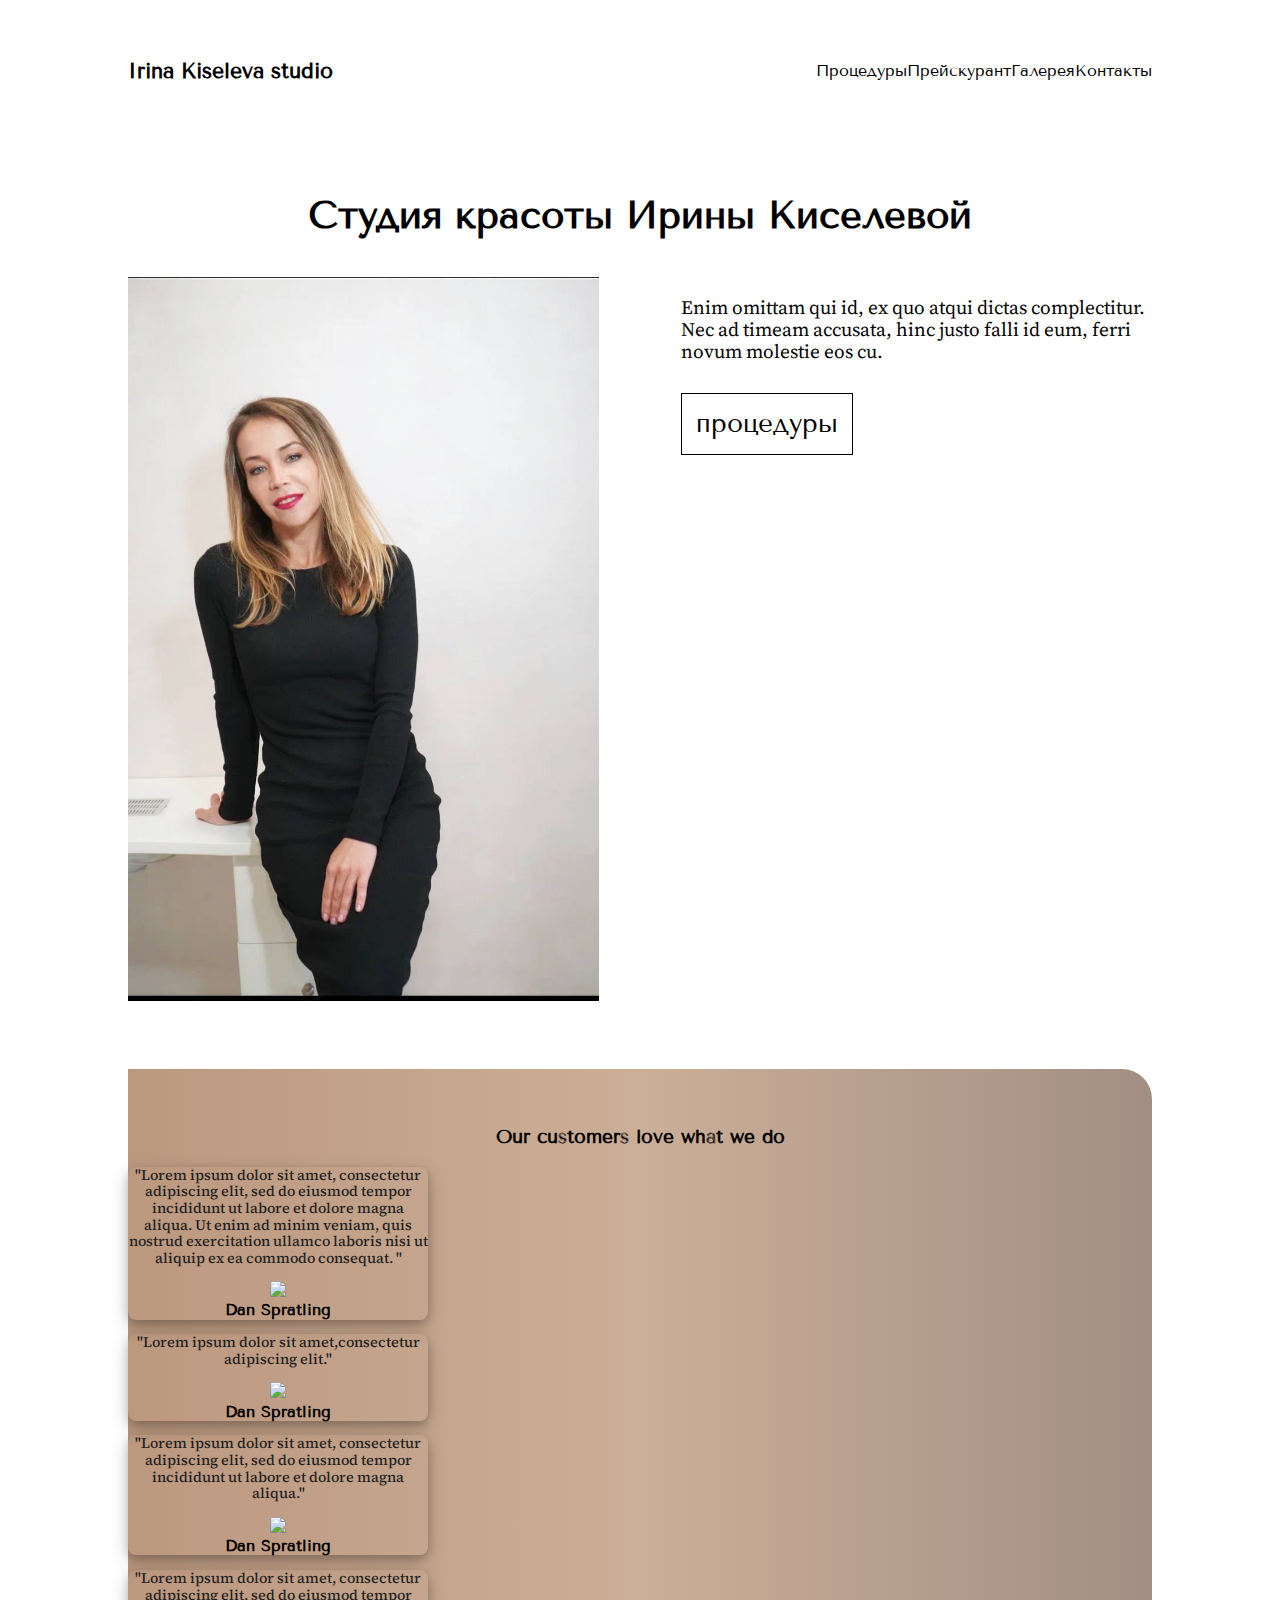
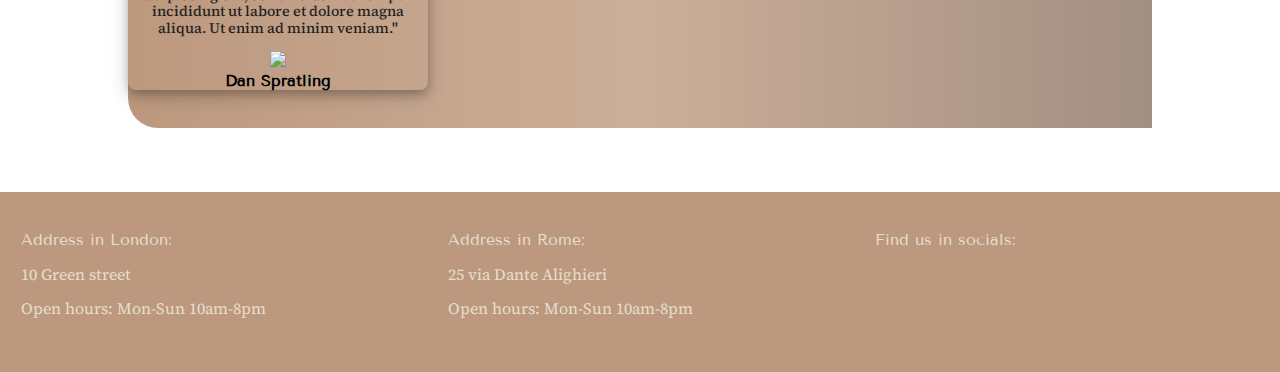
==== index.html @ 3fdda5b6 "Исправила хэдер и еще пару штук" ====
<!DOCTYPE html>
<html lang="en">

<head>
    <meta charset="UTF-8">
    <meta http-equiv="X-UA-Compatible" content="IE=edge">
    <meta name="viewport" content="width=device-width, initial-scale=1.0">
    <link href="https://fonts.googleapis.com/css2?family=Tenor+Sans&display=swap" rel="stylesheet">
    <link href="https://fonts.googleapis.com/css2?family=Source+Serif+Pro&family=Tenor+Sans&display=swap"
        rel="stylesheet">
    <link
        href="https://fonts.googleapis.com/css2?family=Libre+Franklin&family=Source+Serif+Pro&family=Tenor+Sans&display=swap"
        rel="stylesheet">
    <link href="assets/style/stylePageHome/style.css" rel="stylesheet">
    <link href="assets/normalize.css" rel="stylesheet">
    <link rel="stylesheet" href="https://cdn.jsdelivr.net/npm/bootstrap@4.5.3/dist/css/bootstrap.min.css"
        integrity="sha384-TX8t27EcRE3e/ihU7zmQxVncDAy5uIKz4rEkgIXeMed4M0jlfIDPvg6uqKI2xXr2" crossorigin="anonymous">

    <title>Irina Kiseleva Beauty Studio</title>


</head>


<body>
    <header class="header">
        <div class="logo">
            <h3>Irina Kiseleva studio</h3>
        </div>
        <nav class="navbar">
            <a class="nav-link" href="procedures.html">Процедуры</a>
            <a class="nav-link" href="#">Прейскурант</a>
            <a class="nav-link" href="#">Галерея</a>
            <a class="nav-link" href="#">Контакты</a>
        </nav>
    </header>

    <main>
        <h1 class="description_name">Студия красоты Ирины Киселевой</h1>

        <div class="site">
            <div class="img_container">
                <img class="img_irina" src="assets/images/imgHomePage.jpg" alt="Irina Kiseleva beauty studio">
            </div>

            <div class="description">
                <p class="description_text">Enim omittam qui id, ex quo atqui dictas complectitur. Nec ad timeam
                    accusata,
                    hinc justo falli id eum, ferri novum molestie eos cu.</p>
                <a class="description_button" href="procedures.html">Процедуры</a>
            </div>
        </div>

        <div class="comments">
            <h3 class="comments_title">Our customers love what we do</h3>
            <div class="container mt-5">
                <div class="d-flex justify-content-center py-3">
                    <div class="mr-2">
                        <div class="card">
                            <div class="px-2 py-2">
                                <p class="maintxt">"Lorem ipsum dolor sit amet, consectetur adipiscing elit, sed do
                                    eiusmod tempor incididunt ut labore et dolore magna aliqua. Ut enim ad minim veniam,
                                    quis nostrud exercitation ullamco laboris nisi ut aliquip ex ea commodo consequat.
                                    "</p>
                                <div class="d-flex pt-3">
                                    <div><img src="#" width="50" class="rounded-circle">
                                    </div>
                                    <div class="ml-2">
                                        <span class="cust-name">Dan Spratling</span>
                                    </div>
                                </div>
                            </div>
                        </div>
                        <div class="card mt-3">
                            <div class="px-2 py-2">
                                <p class="maintxt">"Lorem ipsum dolor sit amet,consectetur adipiscing elit."</p>
                                <div class="d-flex pt-3">
                                    <div><img src="#" width="50" class="rounded-circle">
                                    </div>
                                    <div class="ml-2">
                                        <span class="cust-name">Dan Spratling</span>
                                    </div>
                                </div>
                            </div>
                        </div>
                    </div>
                    <div class="ml-2">
                        <div class="card">
                            <div class="px-2 py-2">
                                <p class="maintxt">"Lorem ipsum dolor sit amet, consectetur adipiscing elit, sed do
                                    eiusmod tempor incididunt ut labore et dolore magna aliqua."</p>
                                <div class="d-flex pt-3">
                                    <div><img src="#" width="50" class="rounded-circle">
                                    </div>
                                    <div class="ml-2">
                                        <span class="cust-name">Dan Spratling</span>
                                    </div>
                                </div>
                            </div>
                        </div>
                        <div class="card mt-3">
                            <div class="px-2 py-2">
                                <p class="maintxt">"Lorem ipsum dolor sit amet, consectetur adipiscing elit, sed do
                                    eiusmod tempor incididunt ut labore et dolore magna aliqua. Ut enim ad minim
                                    veniam."</p>
                                <div class="d-flex pt-3">
                                    <div><img src="#" width="50" class="rounded-circle">
                                    </div>
                                    <div class="ml-2">
                                        <span class="cust-name">Dan Spratling</span>
                                    </div>
                                </div>
                            </div>
                        </div>
                    </div>
                </div>
            </div>
        </div>
    </main>
    <footer class="footer">
        <div class="footer_container1">Address in London: <p> 10 Green street </p>
            <p>Open hours: Mon-Sun 10am-8pm</p>
        </div>
        <div class="footer_container2">Address in Rome: <p> 25 via Dante Alighieri</p>
            <p>Open hours: Mon-Sun 10am-8pm</p>
        </div>
        <div class="footer_container3">Find us in socials:</div>
    </footer>



    <script src="https://code.jquery.com/jquery-3.5.1.slim.min.js"
        integrity="sha384-DfXdz2htPH0lsSSs5nCTpuj/zy4C+OGpamoFVy38MVBnE+IbbVYUew+OrCXaRkfj"
        crossorigin="anonymous"></script>
    <script src="https://cdn.jsdelivr.net/npm/bootstrap@4.5.3/dist/js/bootstrap.bundle.min.js"
        integrity="sha384-ho+j7jyWK8fNQe+A12Hb8AhRq26LrZ/JpcUGGOn+Y7RsweNrtN/tE3MoK7ZeZDyx"
        crossorigin="anonymous"></script>
</body>

</html>
---- assets/style/stylePageHome/style.css ----
* {
    box-sizing: border-box;
}

.header {
    width: 100%;
    display: flex;
    justify-content: space-between;
    align-items: center;
    padding: 3% 10% 5% 10%;
}

.logo {
    font-family: Tenor Sans, sans-serif;
    font-size: 18px;
    font-weight: lighter;
}

.navbar {
    float: right;
}

.navbar a {
    float: left;
    font-size: 16px;
    color: rgb(0, 0, 0);
    text-align: center;
    text-decoration: none;
}


h1 {
    font-family: Tenor Sans, sans-serif;
}

p {
    font-family: Source Serif Pro;
}

a {
    font-family: Tenor Sans, sans-serif;
    text-decoration: none;
}


.site {
    display: grid;
    grid-template-columns: 1fr 1fr;
    gap: 8%;
    margin: auto 10% 5% 10%;
}

.description_name {
    margin-bottom: 3%;
    font-size: 3vw;
    text-align: center;
}

.img_irina {
    max-width: 100%;
}

.description_text {
    margin-bottom: 10%;
    font-size: 1.5vw;

}

.description_button {
    border: 1px solid rgba(0, 0, 0, 1);
    color: rgba(0, 0, 0, 1);
    padding: 3%;
    text-transform: lowercase;
    font-size: 2vw;
}

.description_button:hover {
    text-decoration: none;
}

.comments {
    width: 80%;
    padding: 3% 0;
    margin: 5% 10%;
    background: linear-gradient(90deg, rgb(188, 152, 126), rgb(169, 121, 83, 0.6), rgb(100, 68, 49, 0.6));
    border-radius: 0 30px;
    text-align: center;
}

.comments_title {
    font-family: Tenor Sans, sans-serif;
}

.card {
    width: 300px;
    box-shadow: 0 4px 8px 0 rgba(0, 0, 0, 0.2), 0 6px 20px 0 rgba(0, 0, 0, 0.19);
    border-radius: 8px;
}

.maintxt {
    color: #1f1f1f;
    font-weight: 500;
    font-size: 14.5px;
}

.cust-name {
    color: #000;
    font-size: 16px;
    font-weight: bold;
    font-family: Tenor Sans, sans-serif;
}

.footer {
    width: 100%;
    height: 20vh;
    background-color: rgba(188, 152, 126);
    display: flex;
    justify-content: space-around;
}

.footer_container1,
.footer_container2,
.footer_container3 {
    width: 30vw;
    height: 20vh;
    font-family: Tenor Sans, sans-serif;
    text-decoration: none;
    font-size: 1em;
    color: rgb(231, 223, 205);
    padding-top: 3%;
}
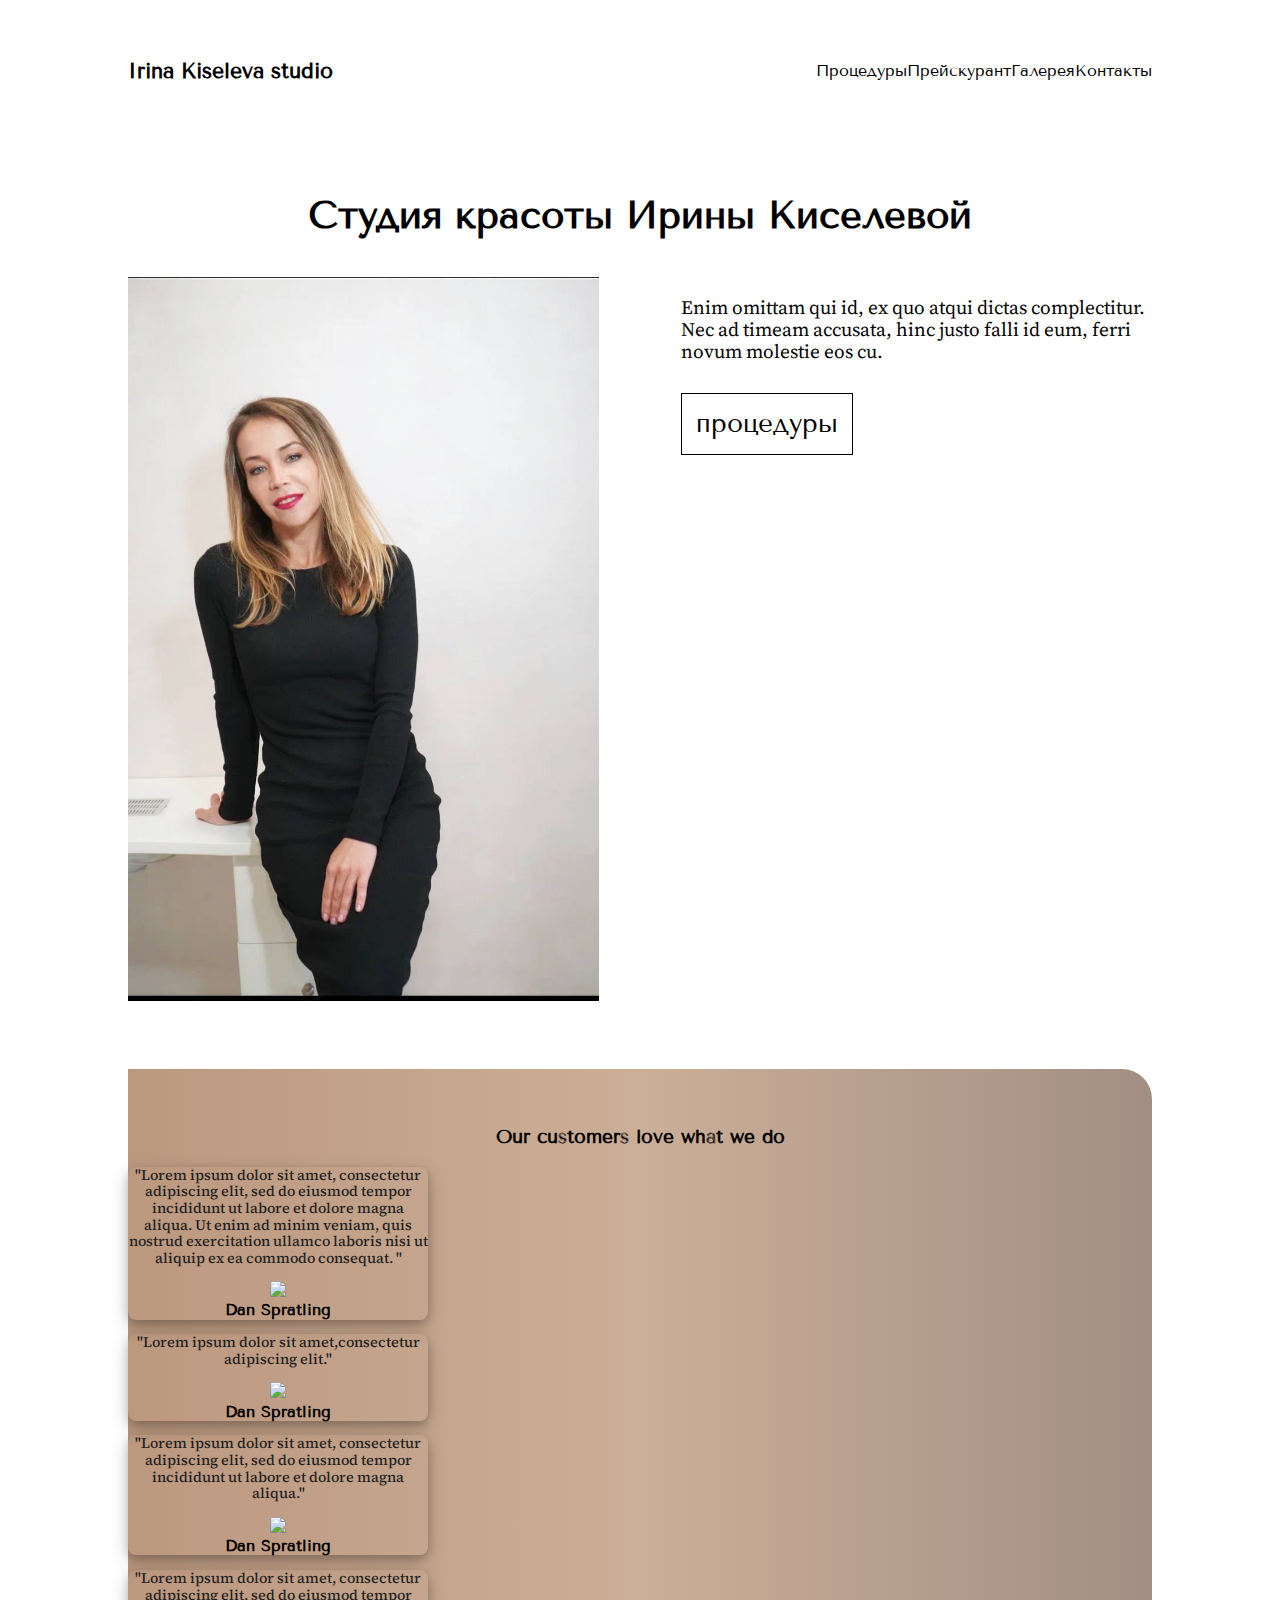
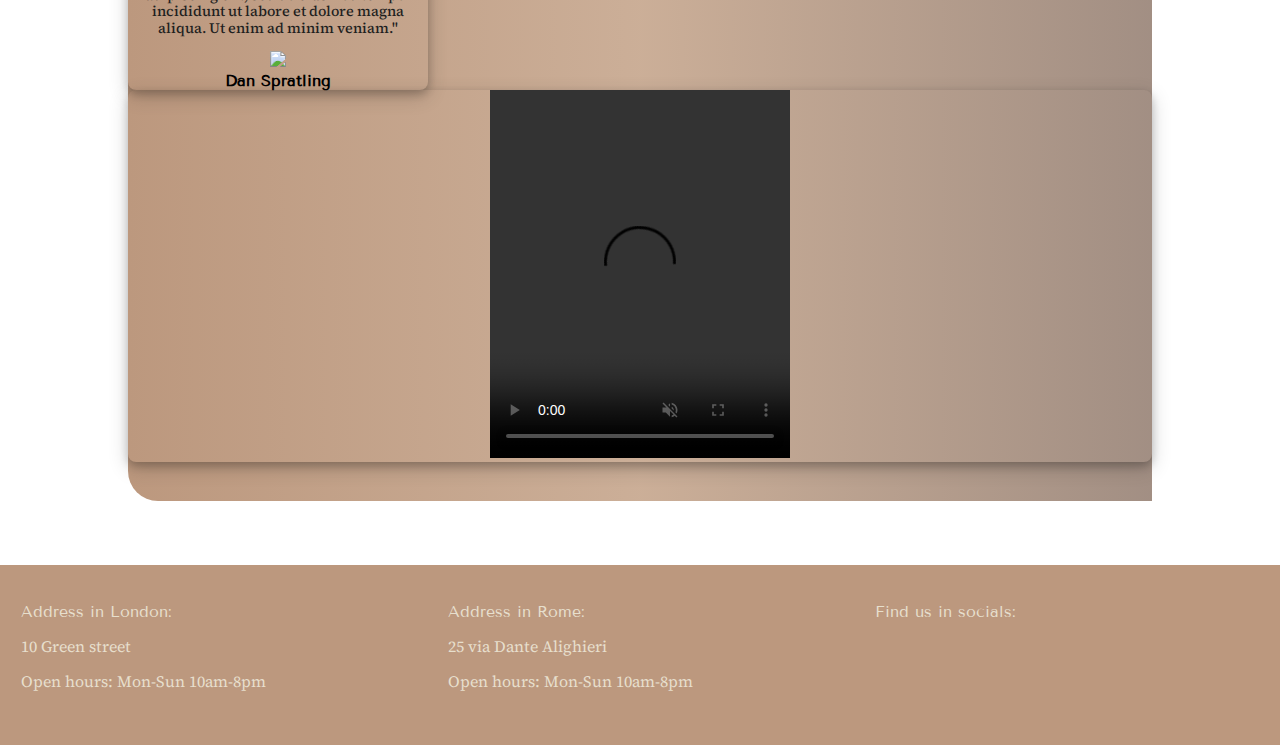
==== commit 6f772998: "добавлен видео-отзыв" ====
--- a/index.html
+++ b/index.html
@@ -47,7 +47,7 @@
                 <p class="description_text">Enim omittam qui id, ex quo atqui dictas complectitur. Nec ad timeam
                     accusata,
                     hinc justo falli id eum, ferri novum molestie eos cu.</p>
-                <a class="description_button" href="procedures.html">Процедуры</a>
+                <a class="description_button" href="#">Процедуры</a>
             </div>
         </div>
 
@@ -59,8 +59,10 @@
                         <div class="card">
                             <div class="px-2 py-2">
                                 <p class="maintxt">"Lorem ipsum dolor sit amet, consectetur adipiscing elit, sed do
-                                    eiusmod tempor incididunt ut labore et dolore magna aliqua. Ut enim ad minim veniam,
-                                    quis nostrud exercitation ullamco laboris nisi ut aliquip ex ea commodo consequat.
+                                    eiusmod tempor incididunt ut labore et dolore magna aliqua. Ut enim ad minim
+                                    veniam,
+                                    quis nostrud exercitation ullamco laboris nisi ut aliquip ex ea commodo
+                                    consequat.
                                     "</p>
                                 <div class="d-flex pt-3">
                                     <div><img src="#" width="50" class="rounded-circle">
@@ -113,8 +115,20 @@
                             </div>
                         </div>
                     </div>
+                    <div class="ml-3">
+                        <div class="card video_comment">
+                            <div class="px-2 py-2">
+                                <div class="embed-responsive-item">
+                                    <video class="video_comment_1" src="assets/images/comment-1.MOV" controls autoplay
+                                        muted></video>
+                                </div>
+                            </div>
+                        </div>
+                    </div>
                 </div>
             </div>
+        </div>
+        </div>
         </div>
     </main>
     <footer class="footer">
--- a/assets/style/stylePageHome/style.css
+++ b/assets/style/stylePageHome/style.css
@@ -28,6 +28,9 @@
     text-decoration: none;
 }
 
+.navbar a:hover {
+    color: rgba(188, 152, 126);
+}
 
 h1 {
     font-family: Tenor Sans, sans-serif;
@@ -74,10 +77,6 @@
     font-size: 2vw;
 }
 
-.description_button:hover {
-    text-decoration: none;
-}
-
 .comments {
     width: 80%;
     padding: 3% 0;
@@ -110,6 +109,15 @@
     font-family: Tenor Sans, sans-serif;
 }
 
+.video_comment {
+    height: auto;
+    width: auto;
+}
+
+.video_comment_1 {
+    height: 23em;
+}
+
 .footer {
     width: 100%;
     height: 20vh;
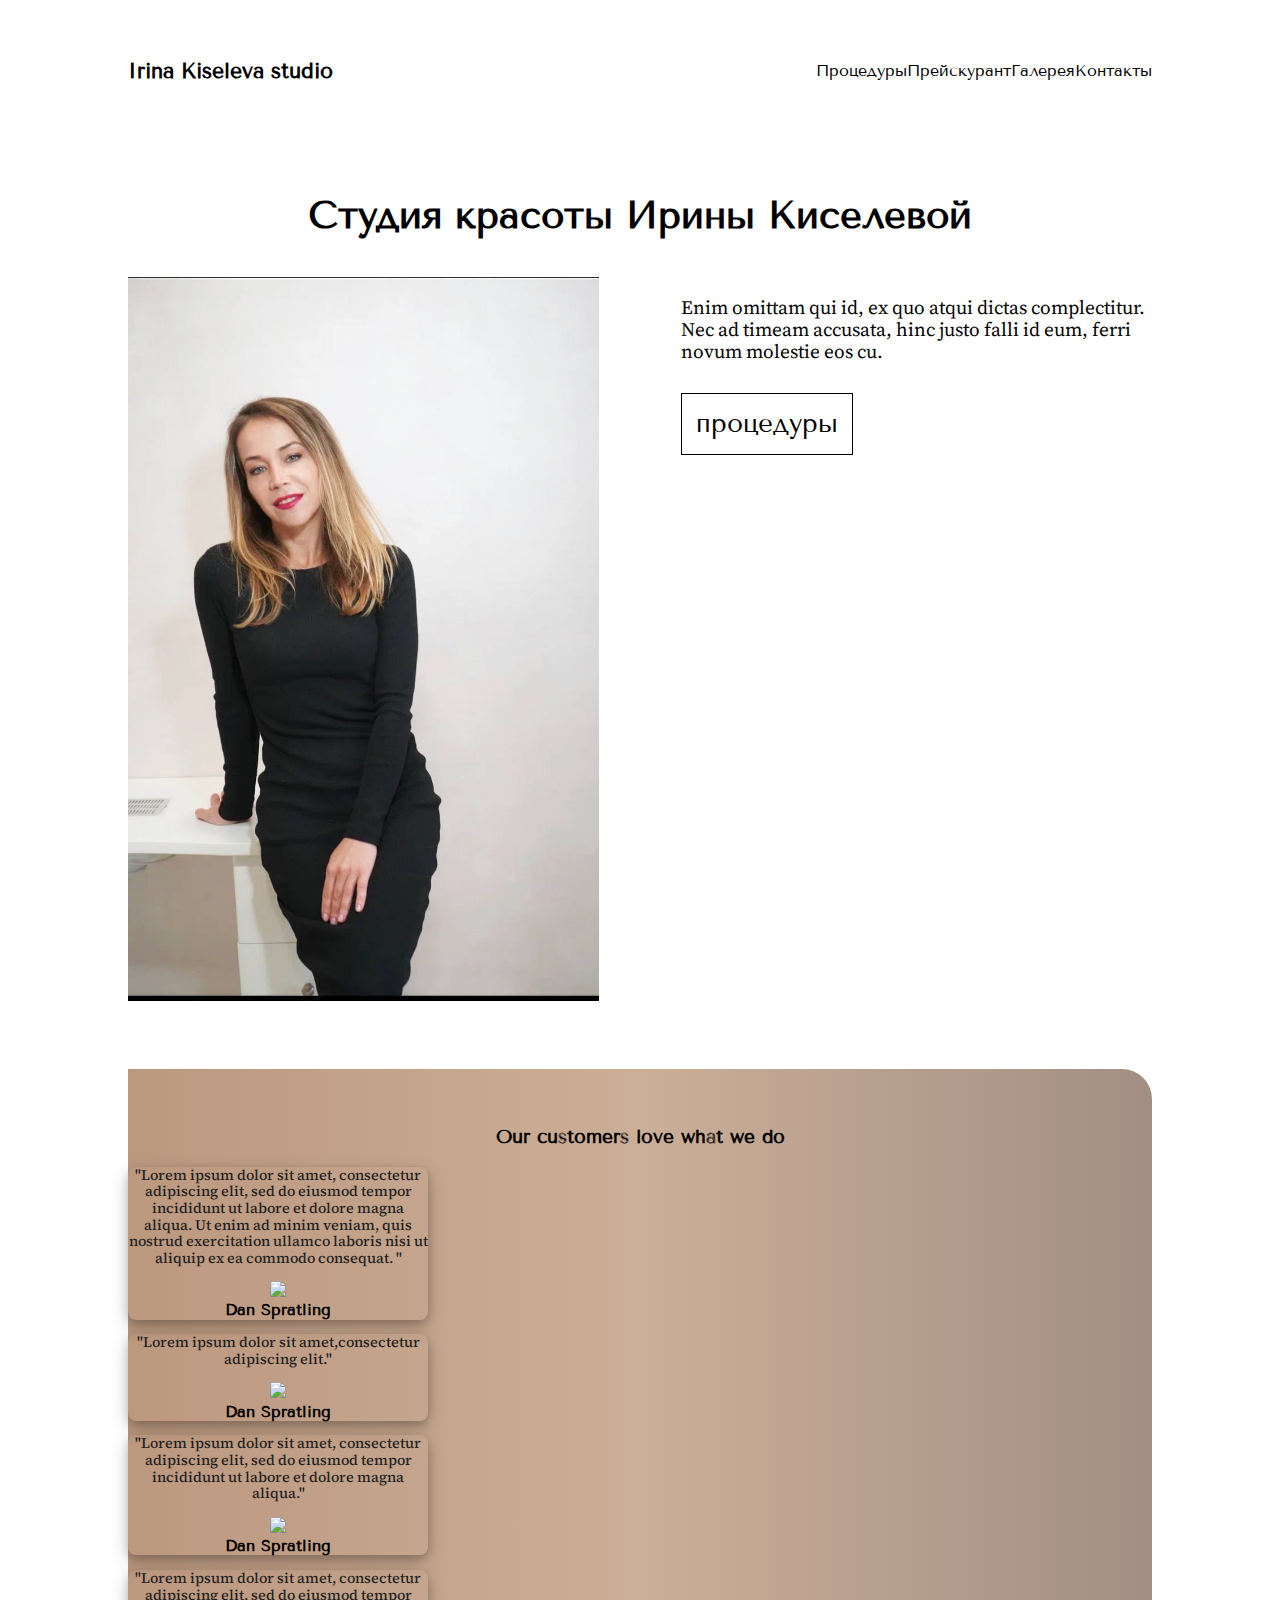
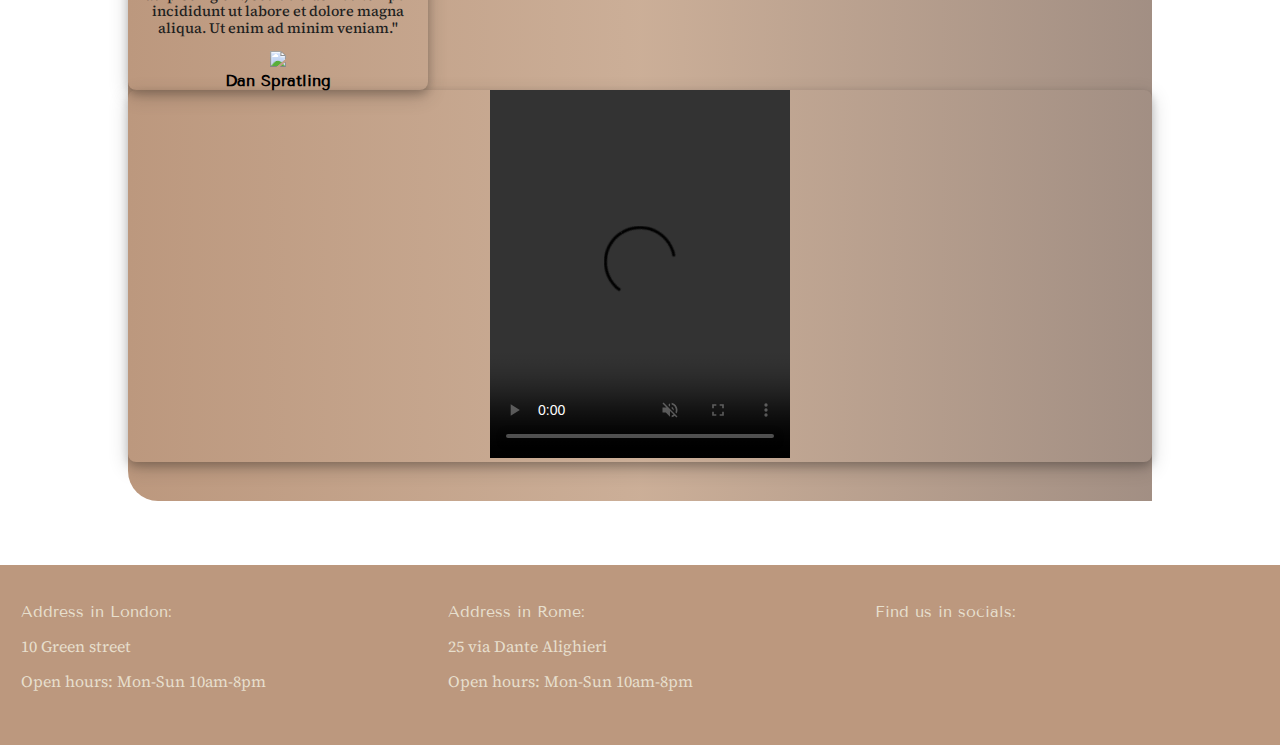
==== commit 15d5db19: "Merge pull request #6 from elena-kundera/sveta" ====
--- a/index.html
+++ b/index.html
@@ -31,7 +31,7 @@
             <a class="nav-link" href="procedures.html">Процедуры</a>
             <a class="nav-link" href="#">Прейскурант</a>
             <a class="nav-link" href="#">Галерея</a>
-            <a class="nav-link" href="#">Контакты</a>
+            <a class="nav-link" href="contacts.html">Контакты</a>
         </nav>
     </header>
 
@@ -47,7 +47,7 @@
                 <p class="description_text">Enim omittam qui id, ex quo atqui dictas complectitur. Nec ad timeam
                     accusata,
                     hinc justo falli id eum, ferri novum molestie eos cu.</p>
-                <a class="description_button" href="#">Процедуры</a>
+                <a class="description_button" href="procedures.html">Процедуры</a>
             </div>
         </div>
 
--- a/assets/style/stylePageHome/style.css
+++ b/assets/style/stylePageHome/style.css
@@ -77,6 +77,10 @@
     font-size: 2vw;
 }
 
+.description_button:hover {
+    text-decoration: none;
+}
+
 .comments {
     width: 80%;
     padding: 3% 0;
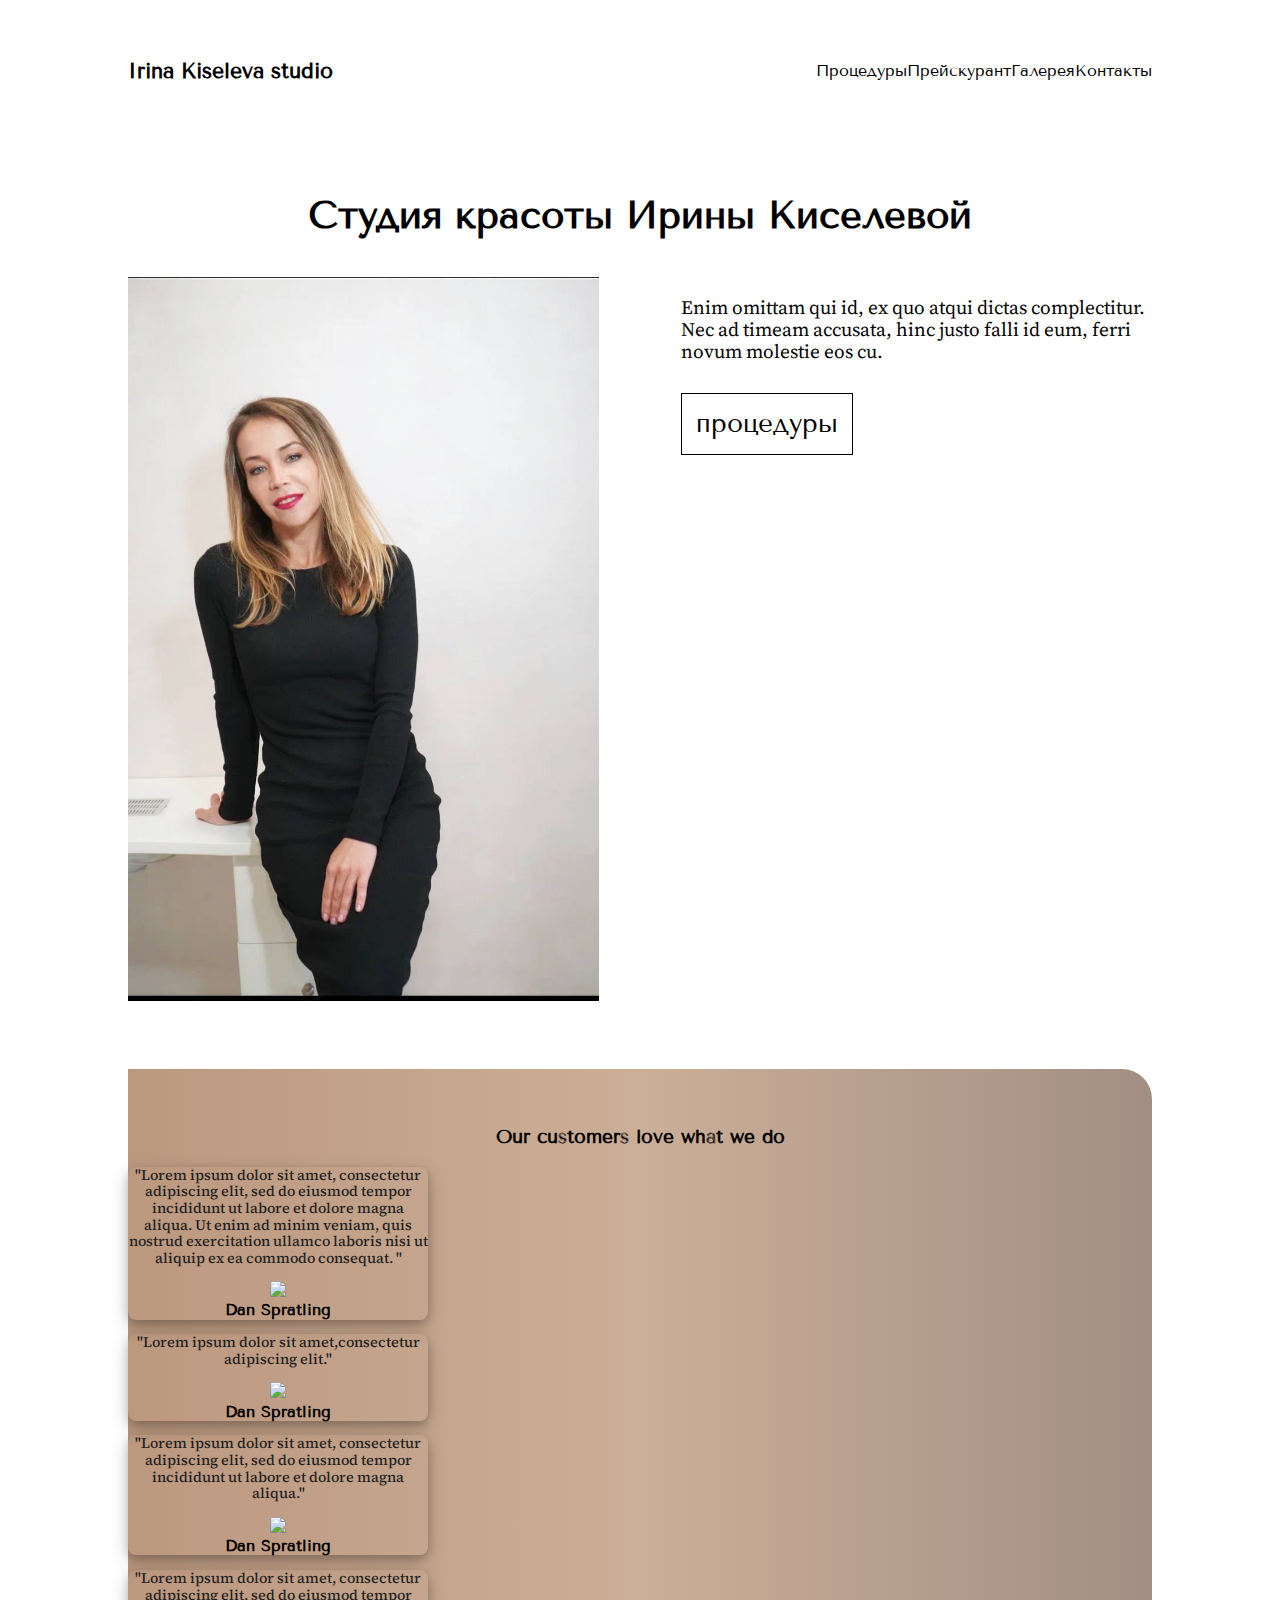
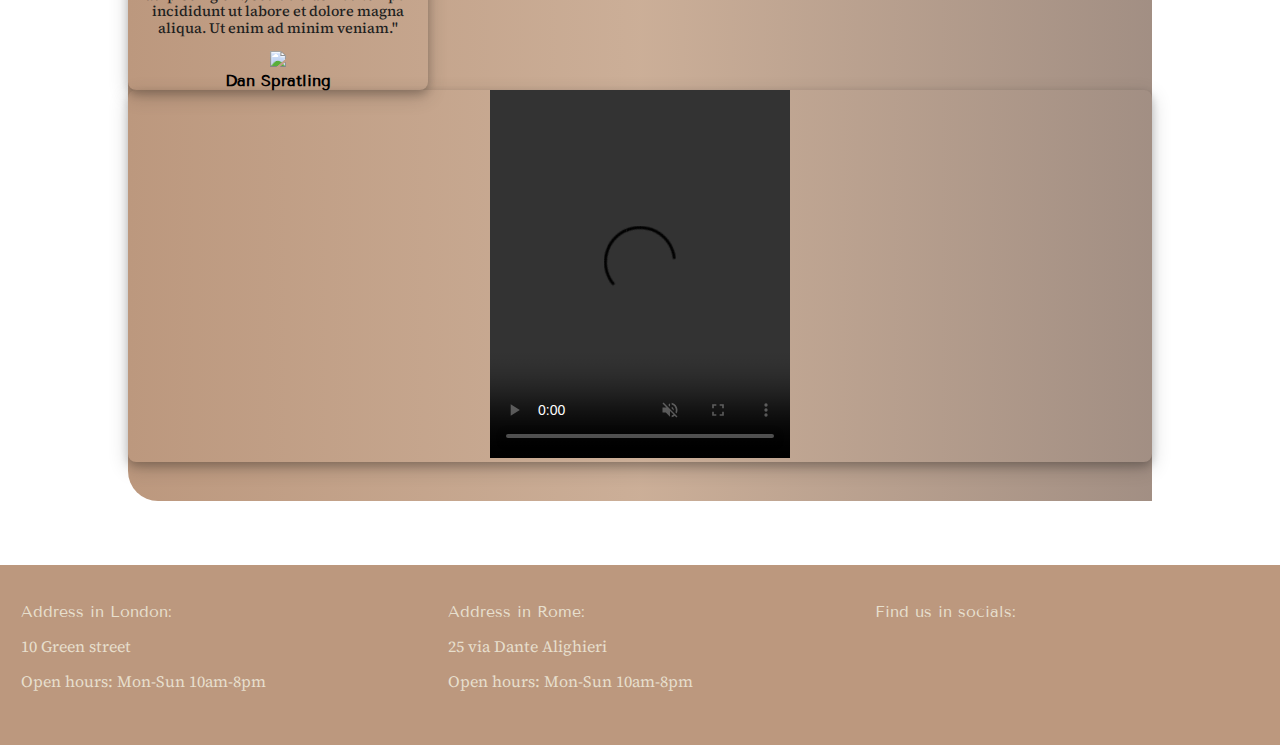
==== commit 21198118: "добавила ссылку на галерею" ====
--- a/index.html
+++ b/index.html
@@ -30,7 +30,7 @@
         <nav class="navbar">
             <a class="nav-link" href="procedures.html">Процедуры</a>
             <a class="nav-link" href="#">Прейскурант</a>
-            <a class="nav-link" href="#">Галерея</a>
+            <a class="nav-link" href="gallery.html">Галерея</a>
             <a class="nav-link" href="contacts.html">Контакты</a>
         </nav>
     </header>
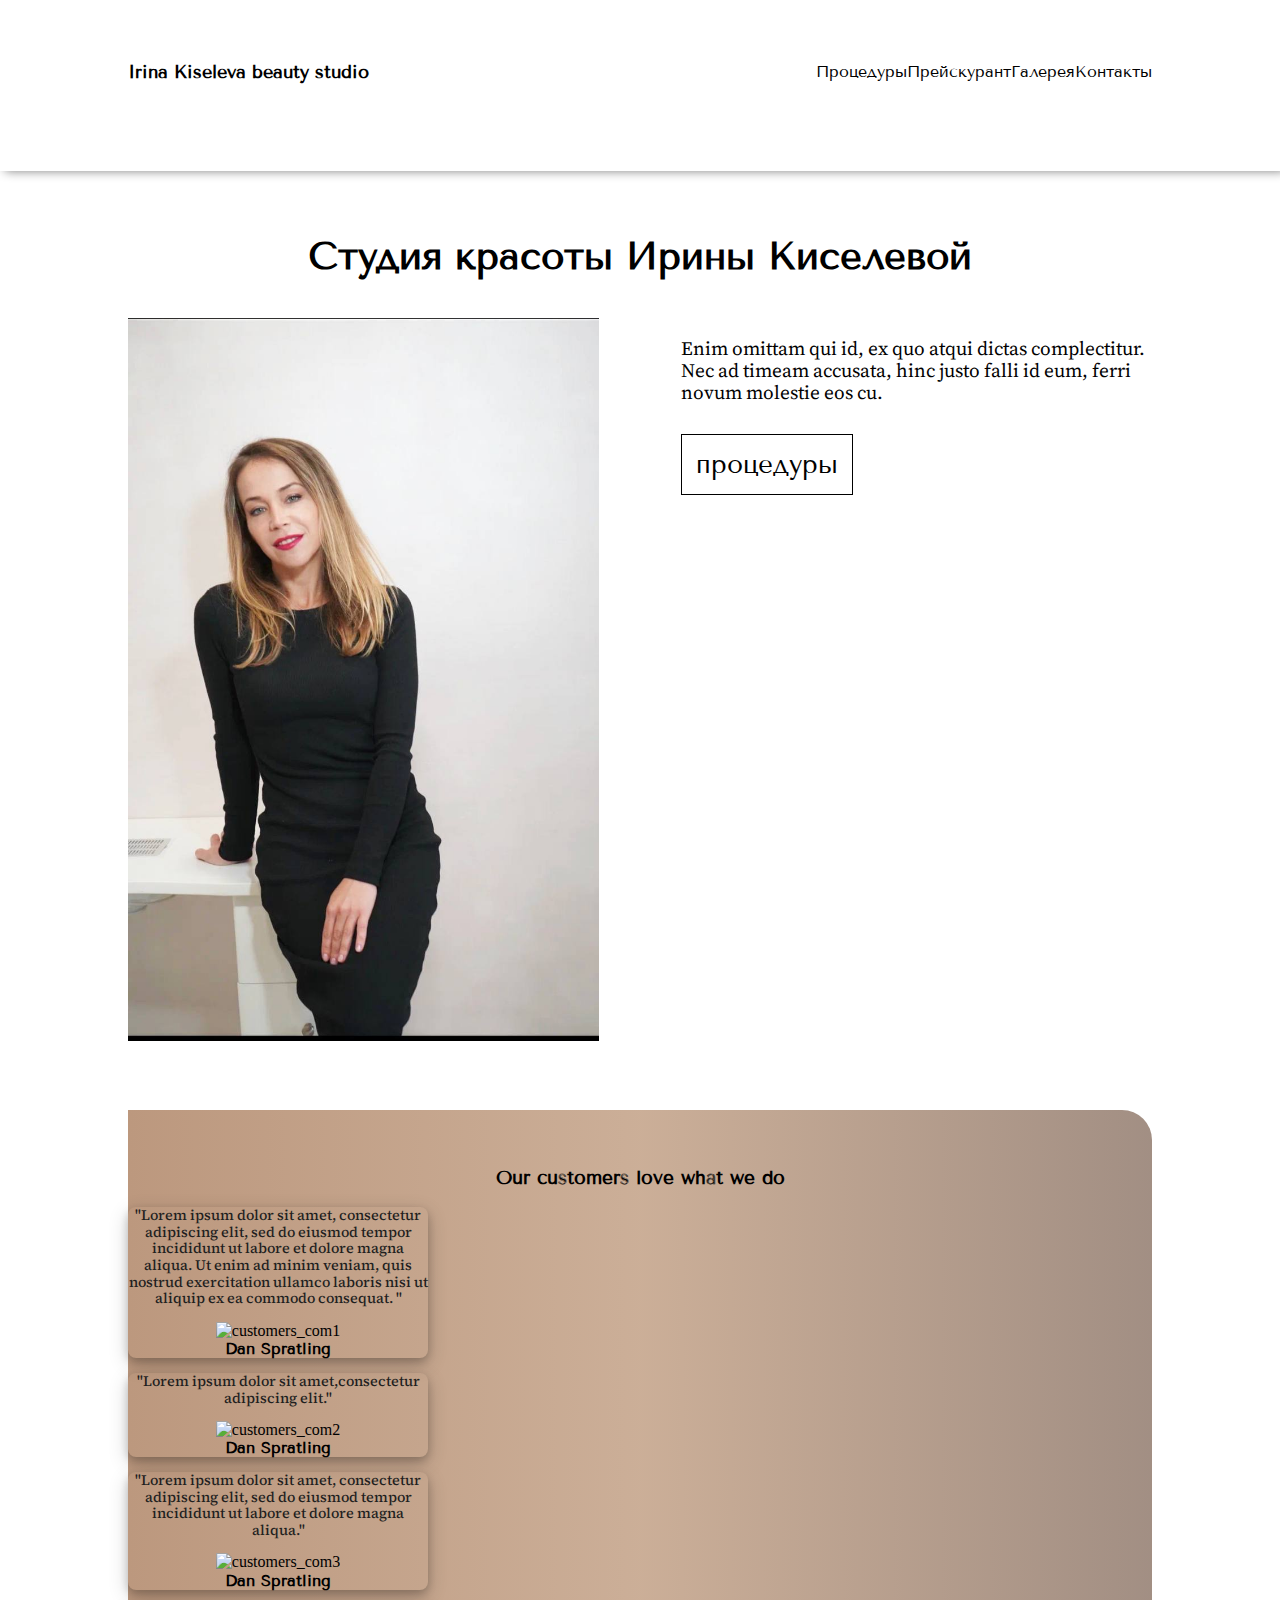
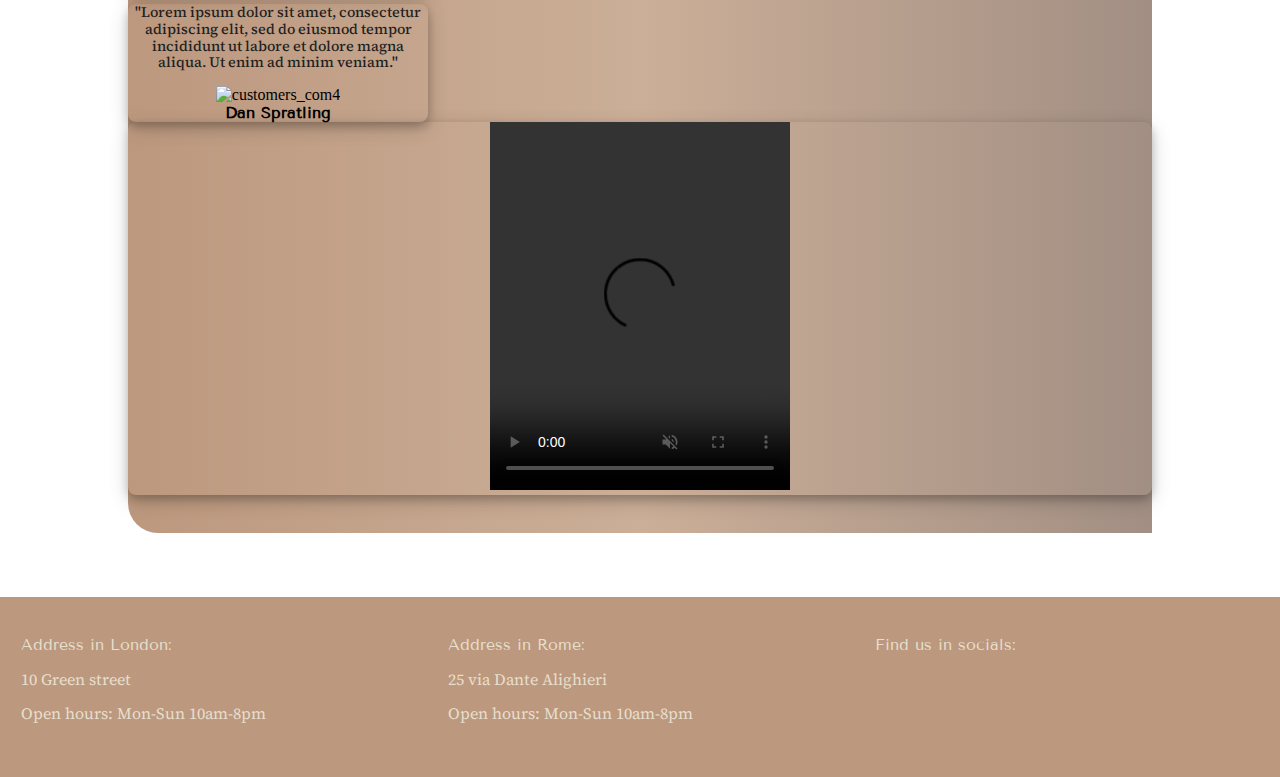
==== commit db8d81d2: "добавлен прайслист" ====
--- a/index.html
+++ b/index.html
@@ -25,11 +25,11 @@
 <body>
     <header class="header">
         <div class="logo">
-            <h3>Irina Kiseleva studio</h3>
+            <h4>Irina Kiseleva beauty studio</h4>
         </div>
         <nav class="navbar">
             <a class="nav-link" href="procedures.html">Процедуры</a>
-            <a class="nav-link" href="#">Прейскурант</a>
+            <a class="nav-link" href="pricelist.html">Прейскурант</a>
             <a class="nav-link" href="gallery.html">Галерея</a>
             <a class="nav-link" href="contacts.html">Контакты</a>
         </nav>
@@ -55,80 +55,84 @@
             <h3 class="comments_title">Our customers love what we do</h3>
             <div class="container mt-5">
                 <div class="d-flex justify-content-center py-3">
-                    <div class="mr-2">
-                        <div class="card">
-                            <div class="px-2 py-2">
-                                <p class="maintxt">"Lorem ipsum dolor sit amet, consectetur adipiscing elit, sed do
-                                    eiusmod tempor incididunt ut labore et dolore magna aliqua. Ut enim ad minim
-                                    veniam,
-                                    quis nostrud exercitation ullamco laboris nisi ut aliquip ex ea commodo
-                                    consequat.
-                                    "</p>
-                                <div class="d-flex pt-3">
-                                    <div><img src="#" width="50" class="rounded-circle">
+                    <div class="row">
+                        <div class="ml-2">
+                            <div class="card">
+                                <div class="px-2 py-2">
+                                    <p class="maintxt">"Lorem ipsum dolor sit amet, consectetur adipiscing elit, sed
+                                        do
+                                        eiusmod tempor incididunt ut labore et dolore magna aliqua. Ut enim ad minim
+                                        veniam,
+                                        quis nostrud exercitation ullamco laboris nisi ut aliquip ex ea commodo
+                                        consequat.
+                                        "</p>
+                                    <div class="d-flex pt-3">
+                                        <div><img src="#" alt="customers_com1" width="50" class="rounded-circle">
+                                        </div>
+                                        <div class="ml-2">
+                                            <span class="cust-name">Dan Spratling</span>
+                                        </div>
                                     </div>
-                                    <div class="ml-2">
-                                        <span class="cust-name">Dan Spratling</span>
+                                </div>
+                            </div>
+                            <div class="card mt-3">
+                                <div class="px-2 py-2">
+                                    <p class="maintxt">"Lorem ipsum dolor sit amet,consectetur adipiscing elit."</p>
+                                    <div class="d-flex pt-3">
+                                        <div><img src="#" alt="customers_com2" width="50" class="rounded-circle">
+                                        </div>
+                                        <div class="ml-2">
+                                            <span class="cust-name">Dan Spratling</span>
+                                        </div>
                                     </div>
                                 </div>
                             </div>
                         </div>
-                        <div class="card mt-3">
-                            <div class="px-2 py-2">
-                                <p class="maintxt">"Lorem ipsum dolor sit amet,consectetur adipiscing elit."</p>
-                                <div class="d-flex pt-3">
-                                    <div><img src="#" width="50" class="rounded-circle">
+                        <div class="ml-2">
+                            <div class="card">
+                                <div class="px-2 py-2">
+                                    <p class="maintxt">"Lorem ipsum dolor sit amet, consectetur adipiscing elit, sed
+                                        do
+                                        eiusmod tempor incididunt ut labore et dolore magna aliqua."</p>
+                                    <div class="d-flex pt-3">
+                                        <div><img src="#" alt="customers_com3" width="50" class="rounded-circle">
+                                        </div>
+                                        <div class="ml-2">
+                                            <span class="cust-name">Dan Spratling</span>
+                                        </div>
                                     </div>
-                                    <div class="ml-2">
-                                        <span class="cust-name">Dan Spratling</span>
+                                </div>
+                            </div>
+                            <div class="card mt-3 mb-3">
+                                <div class="px-2 py-2">
+                                    <p class="maintxt">"Lorem ipsum dolor sit amet, consectetur adipiscing elit, sed
+                                        do
+                                        eiusmod tempor incididunt ut labore et dolore magna aliqua. Ut enim ad minim
+                                        veniam."</p>
+                                    <div class="d-flex pt-3">
+                                        <div><img src="#" alt="customers_com4" width="50" class="rounded-circle">
+                                        </div>
+                                        <div class="ml-2">
+                                            <span class="cust-name">Dan Spratling</span>
+                                        </div>
                                     </div>
                                 </div>
                             </div>
                         </div>
-                    </div>
-                    <div class="ml-2">
-                        <div class="card">
-                            <div class="px-2 py-2">
-                                <p class="maintxt">"Lorem ipsum dolor sit amet, consectetur adipiscing elit, sed do
-                                    eiusmod tempor incididunt ut labore et dolore magna aliqua."</p>
-                                <div class="d-flex pt-3">
-                                    <div><img src="#" width="50" class="rounded-circle">
-                                    </div>
-                                    <div class="ml-2">
-                                        <span class="cust-name">Dan Spratling</span>
+                        <div class="ml-3">
+                            <div class="card video_comment">
+                                <div class="px-2 py-2">
+                                    <div class="embed-responsive-item">
+                                        <video class="video_comment_1" src="assets/images/comment-1.MOV" controls
+                                            autoplay muted></video>
                                     </div>
                                 </div>
                             </div>
                         </div>
-                        <div class="card mt-3">
-                            <div class="px-2 py-2">
-                                <p class="maintxt">"Lorem ipsum dolor sit amet, consectetur adipiscing elit, sed do
-                                    eiusmod tempor incididunt ut labore et dolore magna aliqua. Ut enim ad minim
-                                    veniam."</p>
-                                <div class="d-flex pt-3">
-                                    <div><img src="#" width="50" class="rounded-circle">
-                                    </div>
-                                    <div class="ml-2">
-                                        <span class="cust-name">Dan Spratling</span>
-                                    </div>
-                                </div>
-                            </div>
-                        </div>
-                    </div>
-                    <div class="ml-3">
-                        <div class="card video_comment">
-                            <div class="px-2 py-2">
-                                <div class="embed-responsive-item">
-                                    <video class="video_comment_1" src="assets/images/comment-1.MOV" controls autoplay
-                                        muted></video>
-                                </div>
-                            </div>
-                        </div>
+
                     </div>
                 </div>
             </div>
-        </div>
-        </div>
         </div>
     </main>
     <footer class="footer">
--- a/assets/style/stylePageHome/style.css
+++ b/assets/style/stylePageHome/style.css
@@ -8,6 +8,7 @@
     justify-content: space-between;
     align-items: center;
     padding: 3% 10% 5% 10%;
+    box-shadow: 5px 0 10px grey;
 }
 
 .logo {
@@ -45,7 +46,6 @@
     text-decoration: none;
 }
 
-
 .site {
     display: grid;
     grid-template-columns: 1fr 1fr;
@@ -57,6 +57,7 @@
     margin-bottom: 3%;
     font-size: 3vw;
     text-align: center;
+    margin-top: 5%;
 }
 
 .img_irina {
@@ -66,7 +67,6 @@
 .description_text {
     margin-bottom: 10%;
     font-size: 1.5vw;
-
 }
 
 .description_button {
@@ -140,4 +140,101 @@
     font-size: 1em;
     color: rgb(231, 223, 205);
     padding-top: 3%;
+}
+
+/*tablet*/
+@media screen and (min-width: 768px) and (max-width: 1023px) {
+    .logo {
+        font-size: 20px;
+    }
+
+    .navbar a {
+        font-size: 20px;
+    }
+
+    .description_name {
+        font-size: 10vw;
+    }
+
+    .description_text {
+        font-size: 5vw;
+    }
+}
+
+/*smartphone*/
+@media screen and (max-width: 767px) {
+    .header {
+        padding: 3% 5%;
+    }
+
+    .logo {
+        font-size: 6px;
+        width: 40%;
+
+    }
+
+    .navbar a {
+        font-size: 20px;
+        line-height: 20px;
+    }
+
+    .site {
+        gap: 3%;
+        padding-top: 5%;
+    }
+
+    .description_name {
+        font-size: 6vw;
+        padding-top: 5%;
+    }
+
+    .img_irina {
+        max-width: 13em;
+
+    }
+
+    .description_text {
+        font-size: 5vw;
+    }
+
+    .description_button {
+        font-size: 6vw;
+    }
+
+    .comments {
+        width: 100%;
+        margin: 20% 0 0 0;
+        border-radius: 0 0;
+
+    }
+
+    .comments_title {
+        font-family: Tenor Sans, sans-serif;
+        padding-top: 5%;
+    }
+
+    .card {
+        width: 90%;
+        margin-bottom: 10px;
+        text-align: start;
+        margin-left: 3%;
+    }
+
+    .maintxt {
+        font-size: 1.5em;
+    }
+
+    .video_comment {
+        height: auto;
+        width: auto;
+    }
+
+    .video_comment_1 {
+        height: 23em;
+        padding-right: 5px;
+    }
+
+    .footer {
+        height: auto;
+    }
 }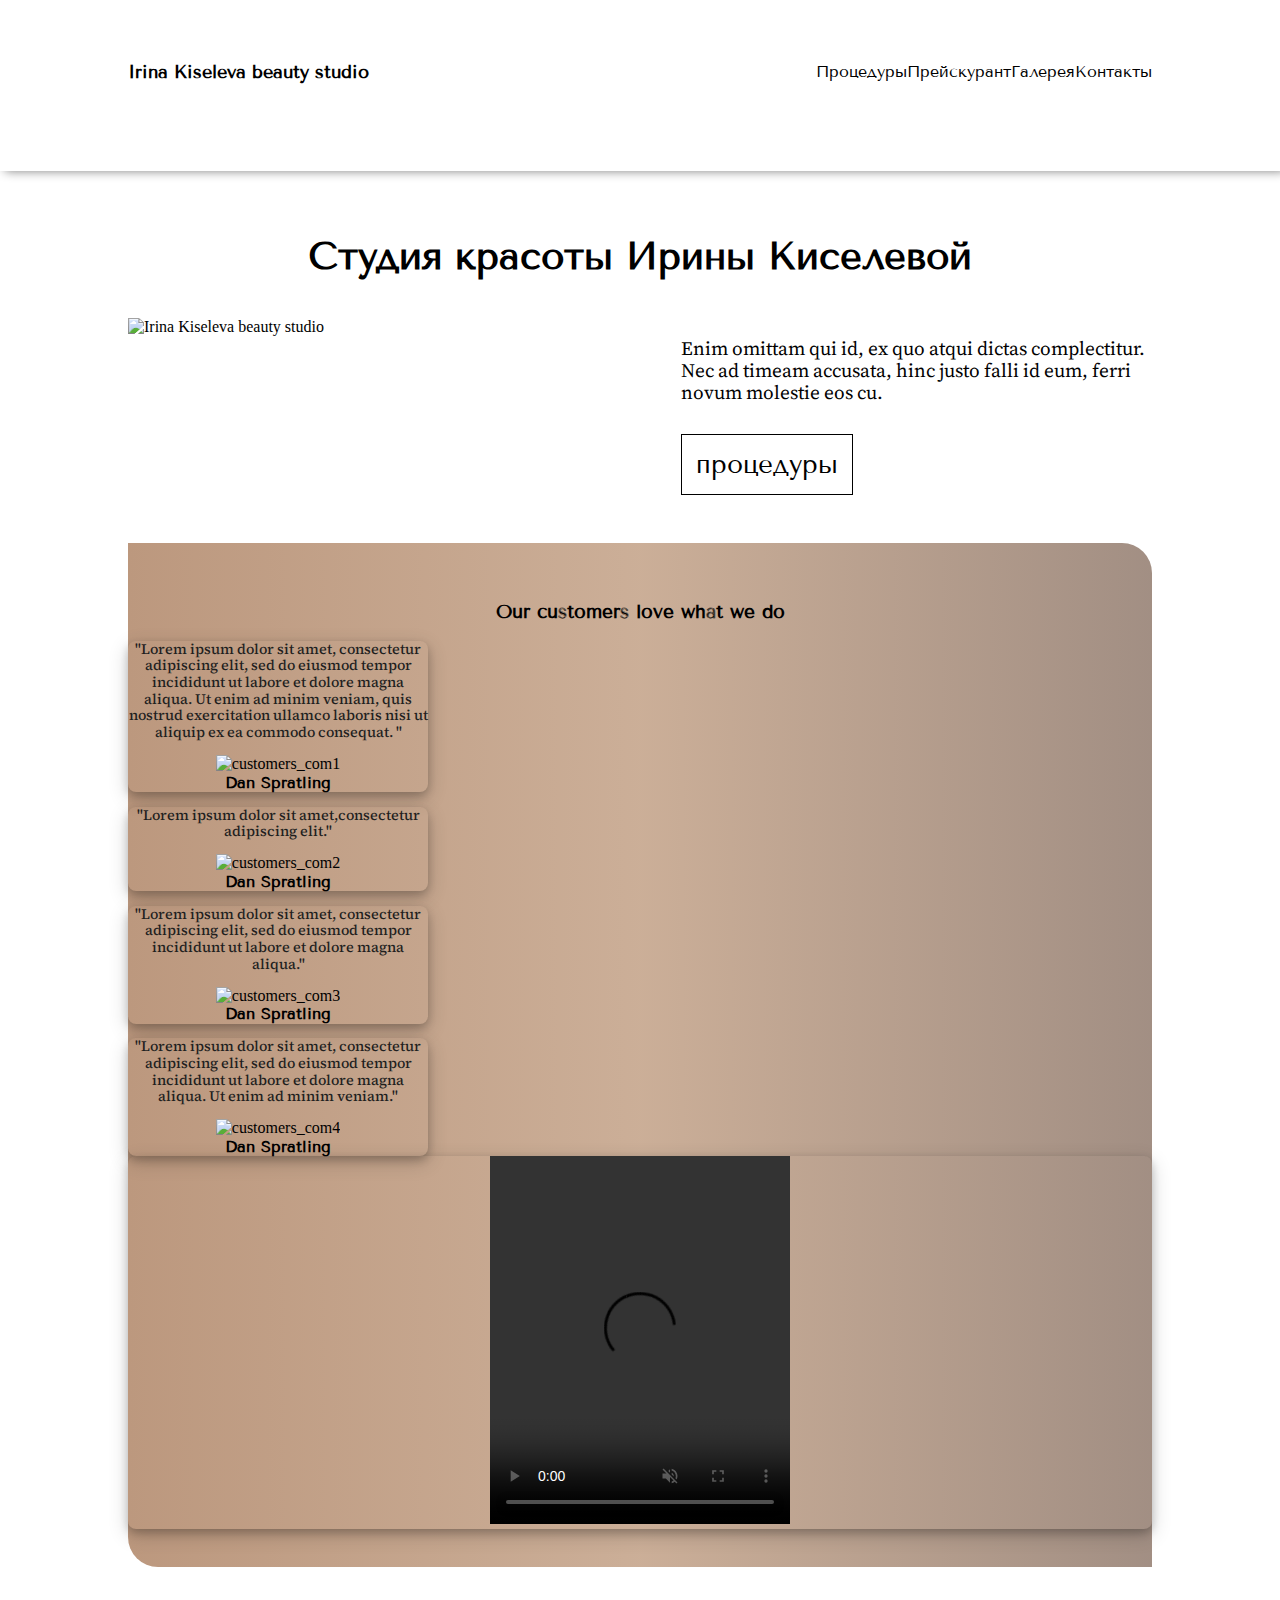
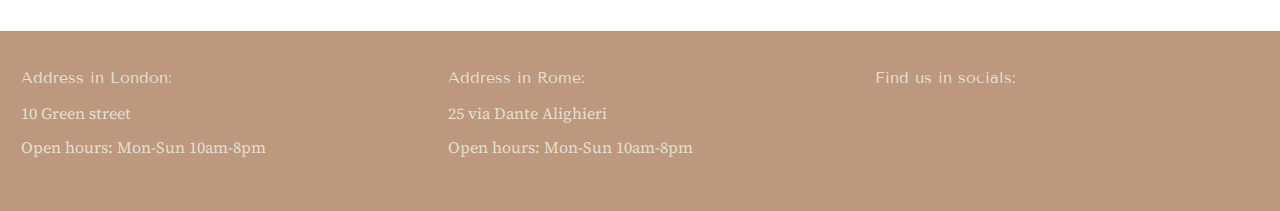
==== commit 5cd82cc6: "Изменила фото на главной стр" ====
--- a/index.html
+++ b/index.html
@@ -40,7 +40,7 @@
 
         <div class="site">
             <div class="img_container">
-                <img class="img_irina" src="assets/images/imgHomePage.jpg" alt="Irina Kiseleva beauty studio">
+                <img class="img_irina" src="assets/images/imgHomepage.jpg" alt="Irina Kiseleva beauty studio">
             </div>
 
             <div class="description">
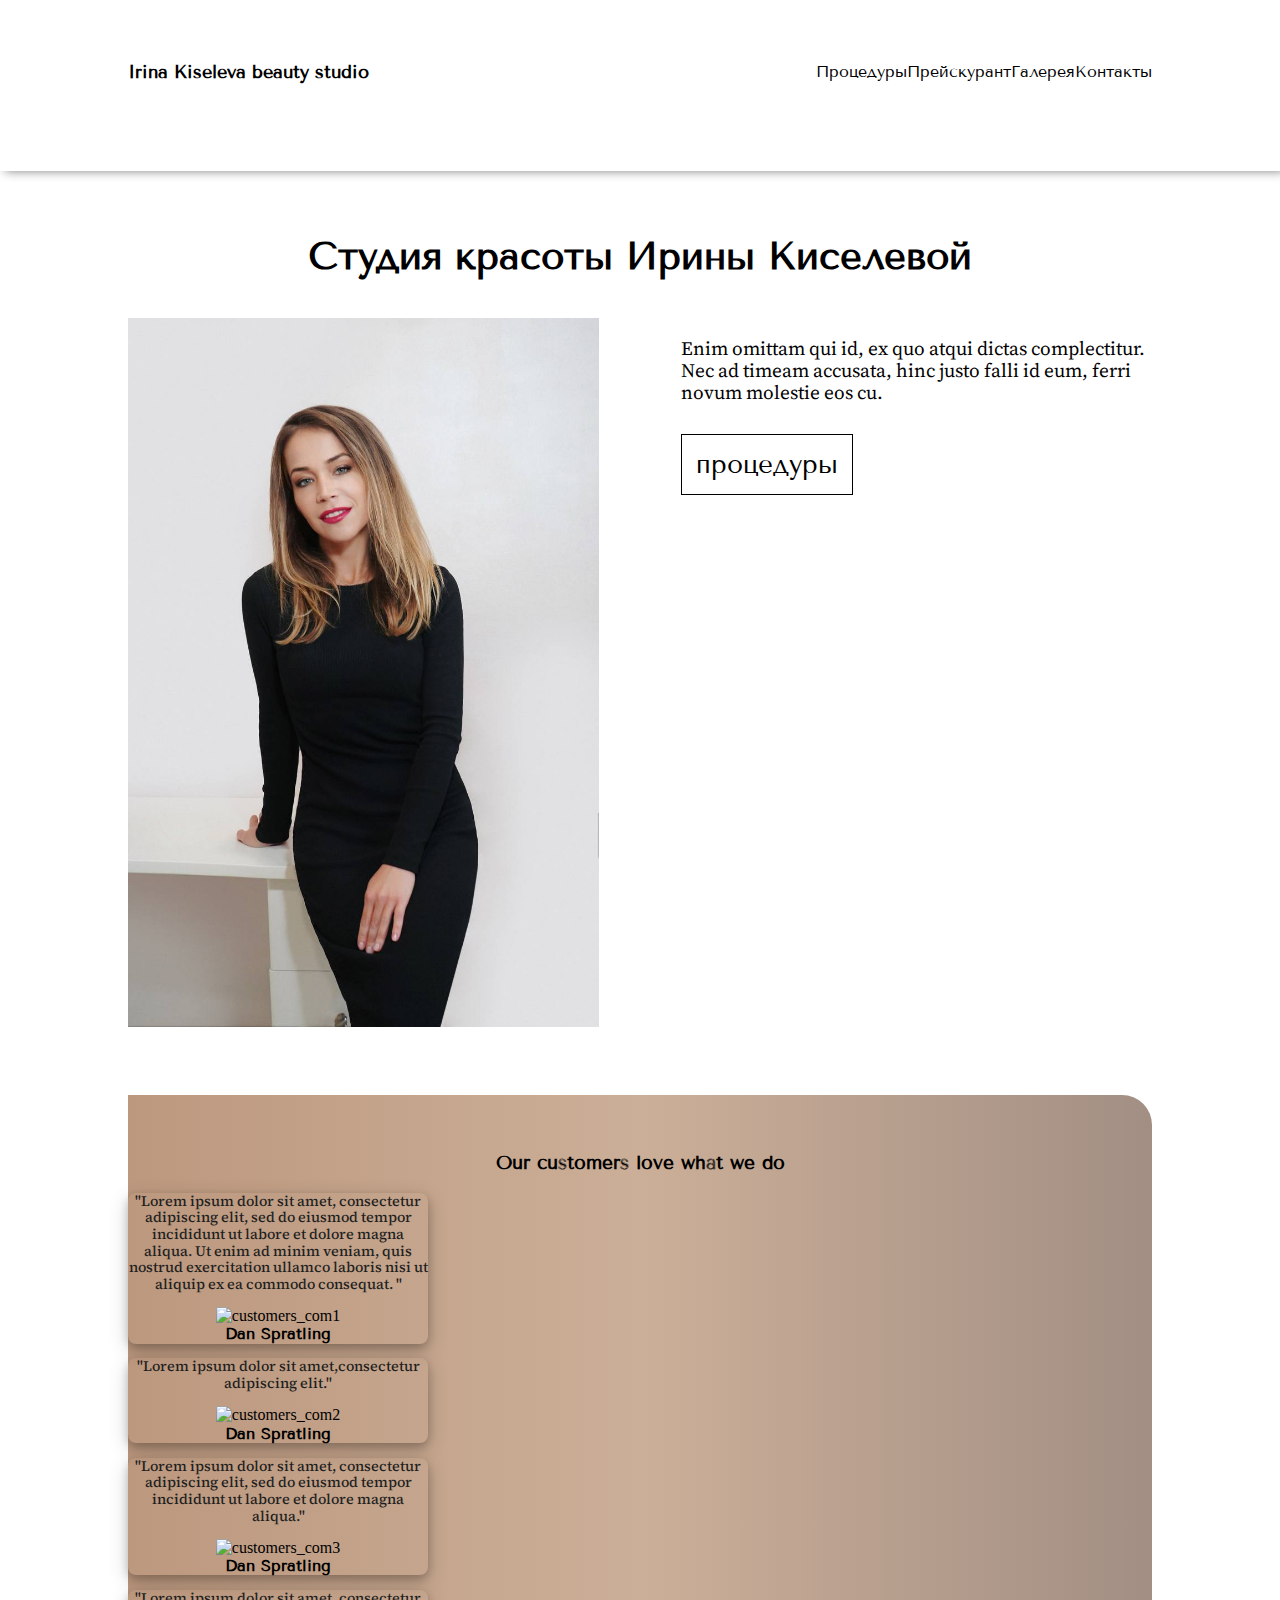
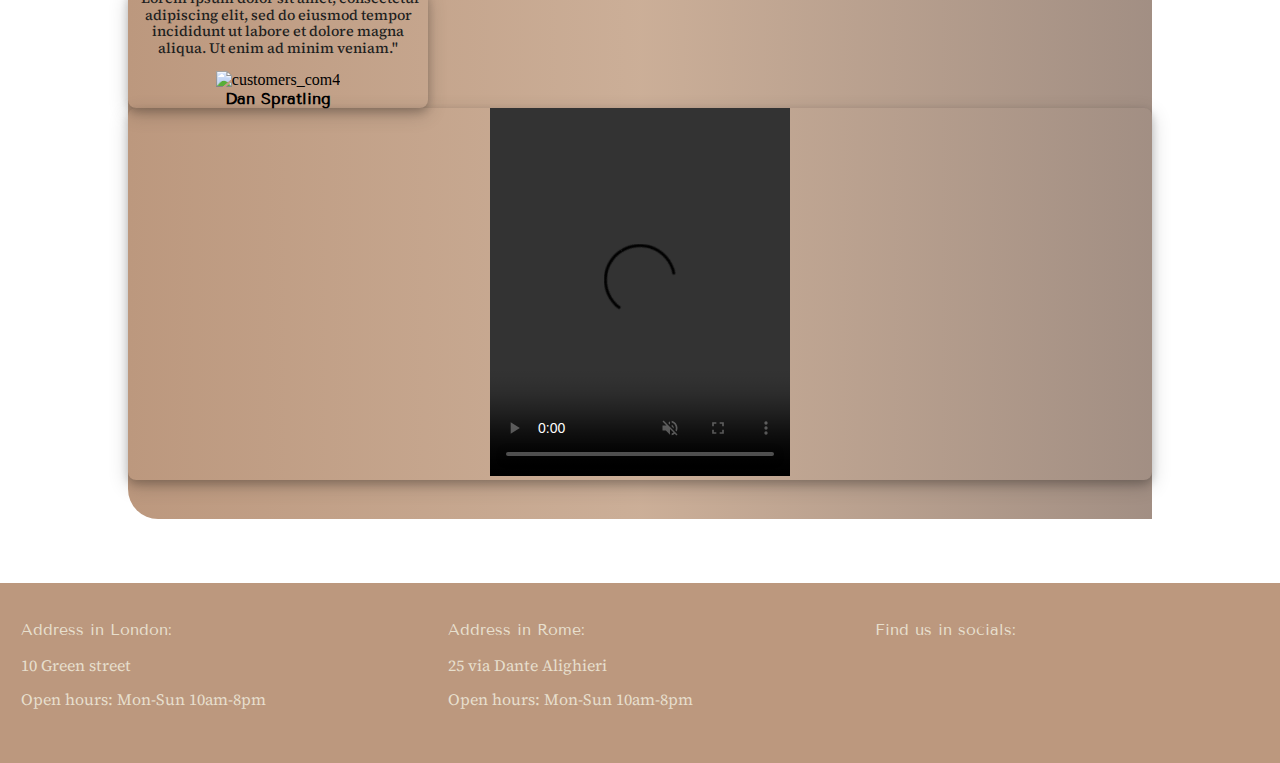
==== commit 9d1dba08: "Изменила фото на главной" ====
--- a/index.html
+++ b/index.html
@@ -40,7 +40,7 @@
 
         <div class="site">
             <div class="img_container">
-                <img class="img_irina" src="assets/images/imgHomepage.jpg" alt="Irina Kiseleva beauty studio">
+                <img class="img_irina" src="assets/images/HomepagePhoto.jpg" alt="Irina Kiseleva beauty studio">
             </div>
 
             <div class="description">
